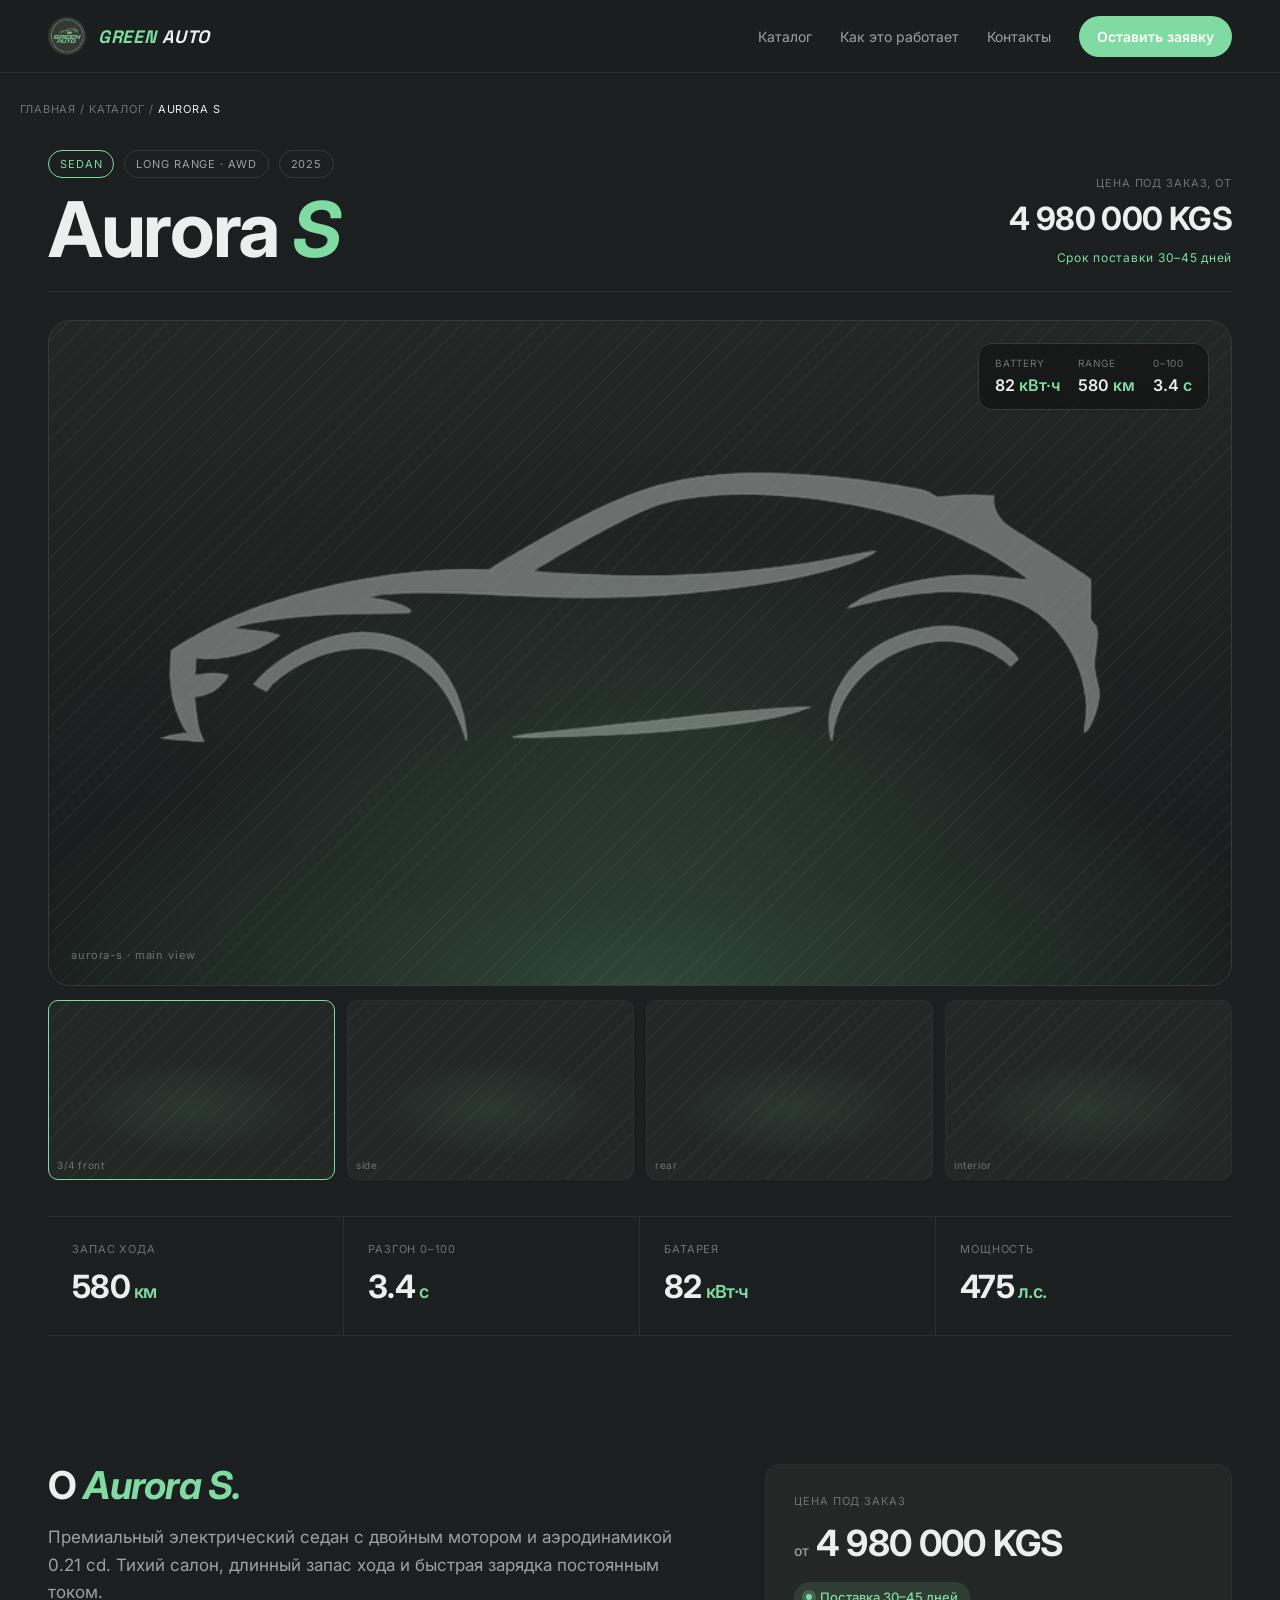
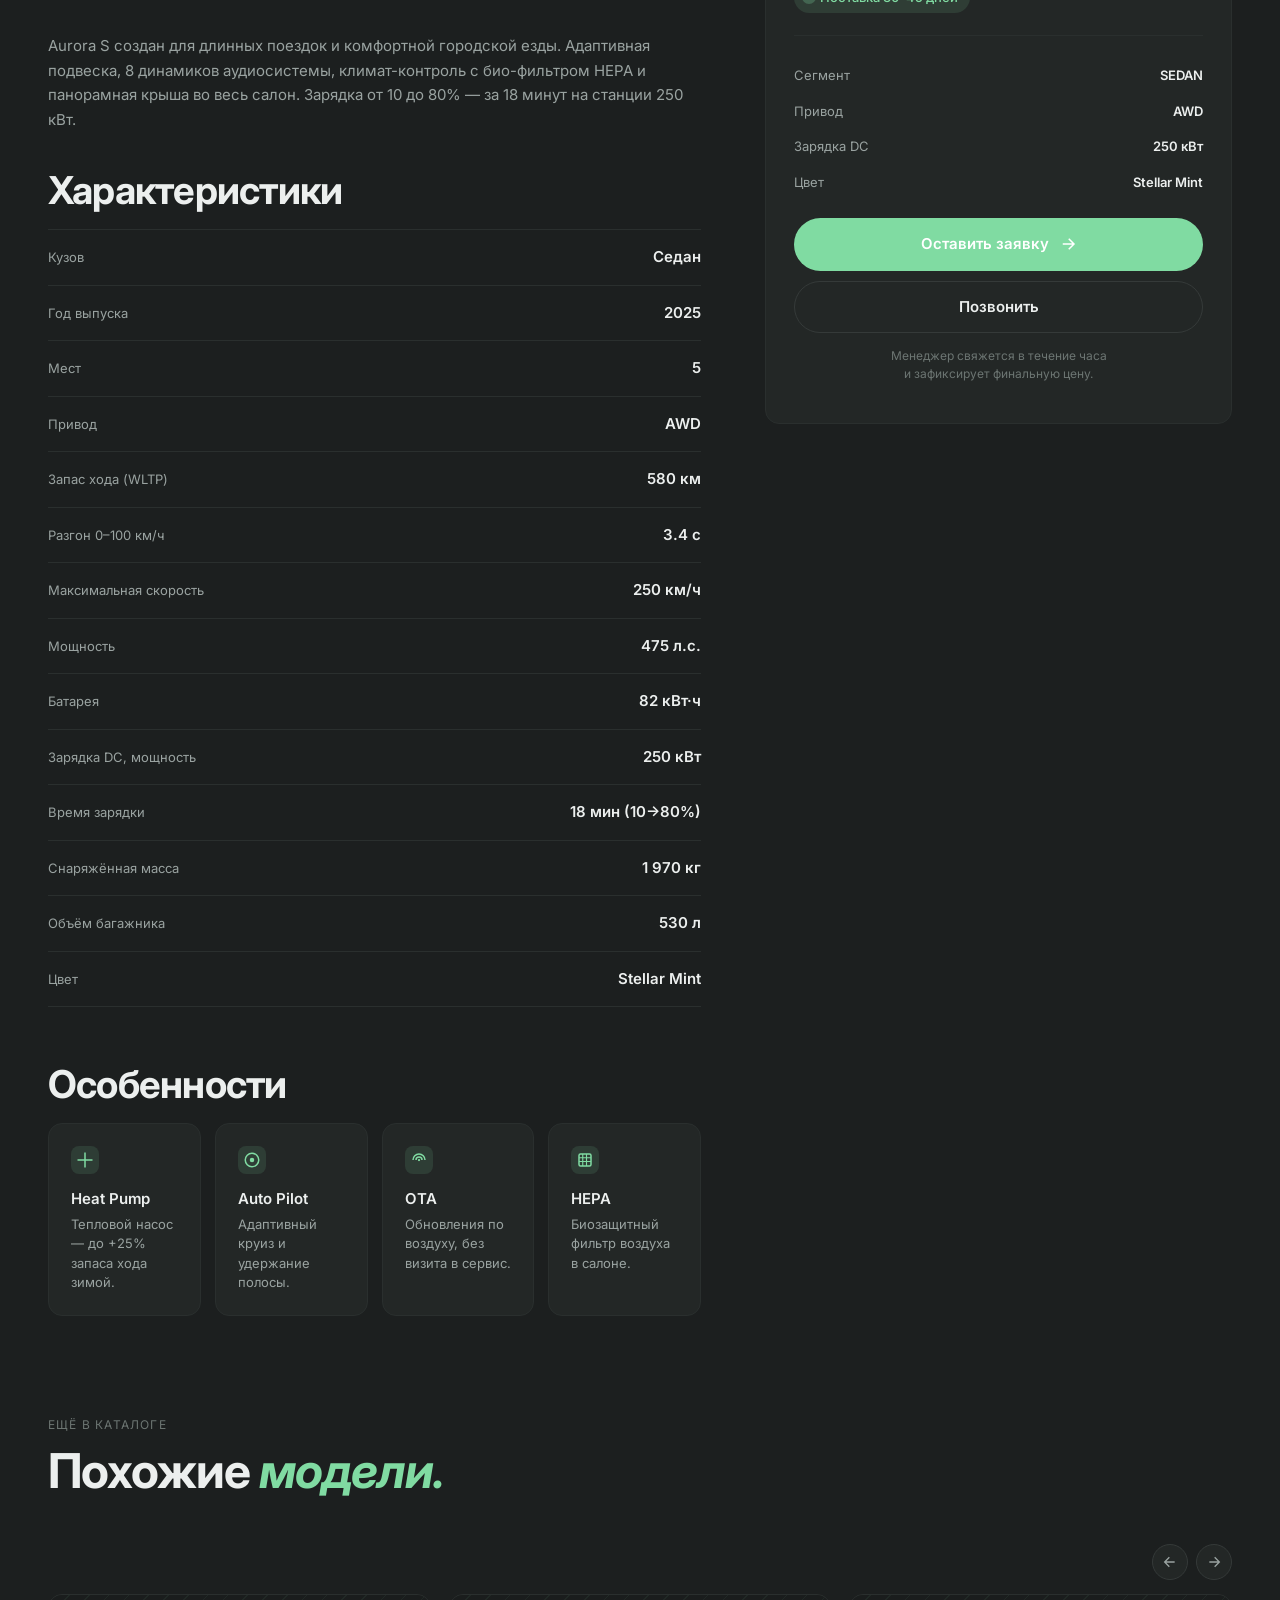
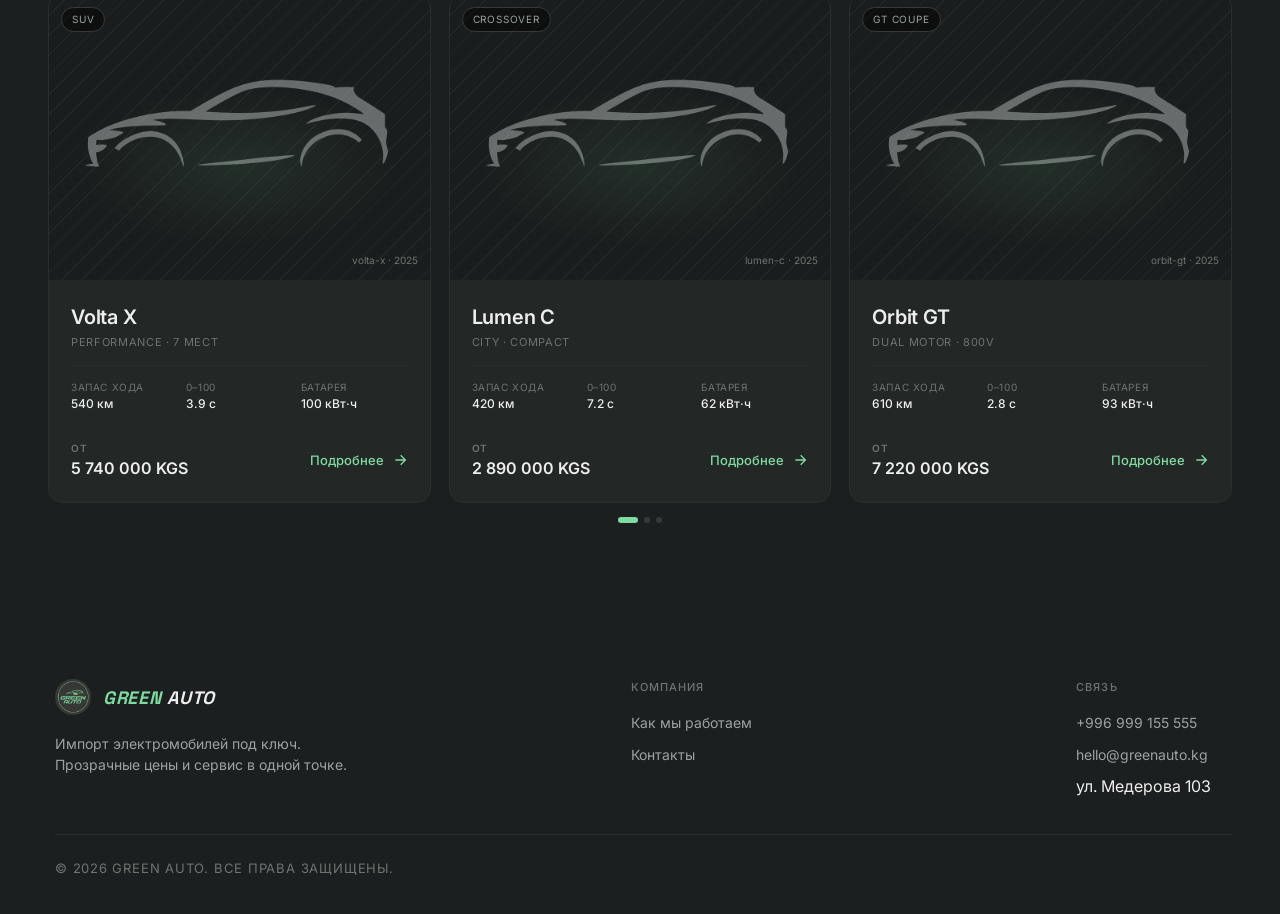
==== aurora-s.html @ da024464 "Add files via upload" ====
<!doctype html>
<html lang="ru">
<head>
<meta charset="utf-8" />
<meta name="viewport" content="width=device-width, initial-scale=1" />
<title>Aurora S — Green Auto</title>
<link rel="preconnect" href="https://fonts.googleapis.com" />
<link rel="preconnect" href="https://fonts.gstatic.com" crossorigin />
<link href="https://fonts.googleapis.com/css2?family=Inter:wght@400;500;600;700;800&family=Space+Grotesk:wght@700&display=swap" rel="stylesheet" />
<link rel="stylesheet" href="styles.css?v=2" />
</head>
<body>

<header class="nav">
  <div class="container nav-inner">
    <a href="index.html" class="brand">
      <img src="/imgs/logo.png" alt="Green Auto" style="width:38px;height:38px;border-radius:50%;object-fit:cover;" />
      <span class="brand-name"><span>GREEN</span> AUTO</span>
    </a>
    <nav class="nav-links">
      <a href="index.html#cars">Каталог</a>
      <a href="index.html#how">Как это работает</a>
      <a href="index.html#contact">Контакты</a>
      <a href="index.html#contact" class="nav-cta">Оставить заявку</a>
    </nav>
  </div>
</header>

<div class="container crumb">
  <a href="index.html">Главная</a>
  <span class="sep">/</span>
  <a href="index.html#cars">Каталог</a>
  <span class="sep">/</span>
  <span style="color:var(--text);">Aurora S</span>
</div>

<section class="car-hero">
  <div class="container">

    <div class="car-hero-head">
      <div>
        <div class="meta">
          <span class="chip green">SEDAN</span>
          <span class="chip">LONG RANGE · AWD</span>
          <span class="chip">2025</span>
        </div>
        <h1>Aurora <span class="accent">S</span></h1>
      </div>
      <div class="price-block">
        <div class="lbl">Цена под заказ, от</div>
        <div class="val">4 980 000 KGS</div>
        <div class="term">Срок поставки 30–45 дней</div>
      </div>
    </div>

    <div class="car-stage" id="mainStage">
      <div class="placeholder-stripes" style="position:absolute;inset:0;"></div>
      <img src="/imgs/car_bg.png" alt="Автомобиль" style="position:absolute;inset:0;width:100%;height:100%;object-fit:cover;mix-blend-mode:luminosity;opacity:0.55;" />
      <div class="stage-meter">
        <div class="item">
          <div class="k">Battery</div>
          <div class="v">82 <span>кВт·ч</span></div>
        </div>
        <div class="item">
          <div class="k">Range</div>
          <div class="v">580 <span>км</span></div>
        </div>
        <div class="item">
          <div class="k">0–100</div>
          <div class="v">3.4 <span>с</span></div>
        </div>
      </div>
      <div class="label" id="stageLabel">aurora-s · main view</div>
    </div>

    <div class="thumb-row">
      <button class="detail-thumb active" data-view="3/4 front">
        <div class="placeholder-stripes"></div>
        <span class="lbl">3/4 front</span>
      </button>
      <button class="detail-thumb" data-view="side">
        <div class="placeholder-stripes"></div>
        <span class="lbl">side</span>
      </button>
      <button class="detail-thumb" data-view="rear">
        <div class="placeholder-stripes"></div>
        <span class="lbl">rear</span>
      </button>
      <button class="detail-thumb" data-view="interior">
        <div class="placeholder-stripes"></div>
        <span class="lbl">interior</span>
      </button>
    </div>

    <div class="key-stats">
      <div class="cell">
        <div class="k">Запас хода</div>
        <div class="v">580<span>км</span></div>
      </div>
      <div class="cell">
        <div class="k">Разгон 0–100</div>
        <div class="v">3.4<span>с</span></div>
      </div>
      <div class="cell">
        <div class="k">Батарея</div>
        <div class="v">82<span>кВт·ч</span></div>
      </div>
      <div class="cell">
        <div class="k">Мощность</div>
        <div class="v">475<span>л.с.</span></div>
      </div>
    </div>

  </div>
</section>

<section class="car-content">
  <div class="container car-content-grid">
    <div>
      <h2>О <span class="accent">Aurora S.</span></h2>
      <p class="lead">Премиальный электрический седан с двойным мотором и аэродинамикой 0.21 cd. Тихий салон, длинный запас хода и быстрая зарядка постоянным током.</p>
      <p style="color:var(--text-muted);font-size:15px;line-height:1.65;margin:0 0 36px;">Aurora S создан для длинных поездок и комфортной городской езды. Адаптивная подвеска, 8 динамиков аудиосистемы, климат-контроль с био-фильтром HEPA и панорамная крыша во весь салон. Зарядка от 10 до 80% — за 18 минут на станции 250 кВт.</p>

      <h2 style="margin-top:8px;">Характеристики</h2>
      <div class="specs-long">
        
        <div class="row">
          <span class="k">Кузов</span>
          <span class="v">Седан</span>
        </div>
        <div class="row">
          <span class="k">Год выпуска</span>
          <span class="v">2025</span>
        </div>
        <div class="row">
          <span class="k">Мест</span>
          <span class="v">5</span>
        </div>
        <div class="row">
          <span class="k">Привод</span>
          <span class="v">AWD</span>
        </div>
        <div class="row">
          <span class="k">Запас хода (WLTP)</span>
          <span class="v">580 км</span>
        </div>
        <div class="row">
          <span class="k">Разгон 0–100 км/ч</span>
          <span class="v">3.4 с</span>
        </div>
        <div class="row">
          <span class="k">Максимальная скорость</span>
          <span class="v">250 км/ч</span>
        </div>
        <div class="row">
          <span class="k">Мощность</span>
          <span class="v">475 л.с.</span>
        </div>
        <div class="row">
          <span class="k">Батарея</span>
          <span class="v">82 кВт·ч</span>
        </div>
        <div class="row">
          <span class="k">Зарядка DC, мощность</span>
          <span class="v">250 кВт</span>
        </div>
        <div class="row">
          <span class="k">Время зарядки</span>
          <span class="v">18 мин (10→80%)</span>
        </div>
        <div class="row">
          <span class="k">Снаряжённая масса</span>
          <span class="v">1 970 кг</span>
        </div>
        <div class="row">
          <span class="k">Объём багажника</span>
          <span class="v">530 л</span>
        </div>
        <div class="row">
          <span class="k">Цвет</span>
          <span class="v">Stellar Mint</span>
        </div>
      </div>

      <h2 style="margin-top:56px;">Особенности</h2>
      <div class="detail-features" style="margin-top:18px;">
        
        <div class="feature">
          <div class="ico">
            <svg width="18" height="18" viewBox="0 0 24 24" fill="none"><path d="M12 2v20M2 12h20" stroke="currentColor" stroke-width="2"/></svg>
          </div>
          <h4>Heat Pump</h4>
          <p>Тепловой насос — до +25% запаса хода зимой.</p>
        </div>
        <div class="feature">
          <div class="ico">
            <svg width="18" height="18" viewBox="0 0 24 24" fill="none"><circle cx="12" cy="12" r="9" stroke="currentColor" stroke-width="2" fill="none"/><circle cx="12" cy="12" r="3" fill="currentColor"/></svg>
          </div>
          <h4>Auto Pilot</h4>
          <p>Адаптивный круиз и удержание полосы.</p>
        </div>
        <div class="feature">
          <div class="ico">
            <svg width="18" height="18" viewBox="0 0 24 24" fill="none"><path d="M4 12a8 8 0 0 1 16 0M8 12a4 4 0 0 1 8 0" stroke="currentColor" stroke-width="2" fill="none"/><circle cx="12" cy="12" r="1.5" fill="currentColor"/></svg>
          </div>
          <h4>OTA</h4>
          <p>Обновления по воздуху, без визита в сервис.</p>
        </div>
        <div class="feature">
          <div class="ico">
            <svg width="18" height="18" viewBox="0 0 24 24" fill="none"><rect x="4" y="4" width="16" height="16" rx="2" stroke="currentColor" stroke-width="2" fill="none"/><path d="M4 9h16M4 14h16M9 4v16M14 4v16" stroke="currentColor" stroke-width="1.5"/></svg>
          </div>
          <h4>HEPA</h4>
          <p>Биозащитный фильтр воздуха в салоне.</p>
        </div>
      </div>
    </div>

    <aside>
      <div class="order-card">
        <div class="lbl">Цена под заказ</div>
        <div class="price"><span class="from">от</span>4 980 000 KGS</div>
        <div class="term"><span class="pulse"></span>Поставка 30–45 дней</div>

        <div class="divider"></div>

        <div class="mini-row"><span class="k">Сегмент</span><span class="v">SEDAN</span></div>
        <div class="mini-row"><span class="k">Привод</span><span class="v">AWD</span></div>
        <div class="mini-row"><span class="k">Зарядка DC</span><span class="v">250 кВт</span></div>
        <div class="mini-row"><span class="k">Цвет</span><span class="v">Stellar Mint</span></div>

        <div class="actions">
          <a href="index.html#contact" class="btn btn-primary">
            Оставить заявку
            <svg class="arrow" viewBox="0 0 24 24" fill="none" stroke="currentColor" stroke-width="2"><path d="M5 12h14M13 5l7 7-7 7"/></svg>
          </a>
          <a href="tel:+996999155555" class="btn btn-ghost">Позвонить</a>
        </div>

        <p class="note">Менеджер свяжется в течение часа<br/>и зафиксирует финальную цену.</p>
      </div>
    </aside>
  </div>
</section>

<section class="related">
  <div class="container">
    <div class="section-head">
      <div>
        <div class="kicker">ещё в каталоге</div>
        <h2>Похожие <span class="accent">модели.</span></h2>
      </div>
    </div>
    <div class="cars-grid">
      
      <a href="volta-x.html" class="car-card">
        <div class="car-media">
          <div class="placeholder-stripes"></div>
          <img src="/imgs/car_bg.png" alt="Автомобиль" style="position:absolute;inset:0;width:100%;height:100%;object-fit:cover;mix-blend-mode:luminosity;opacity:0.55;" />
          <span class="badge">SUV</span>
          <span class="label">volta-x · 2025</span>
        </div>
        <div class="car-body">
          <div class="car-title-row">
            <div>
              <div class="car-title">Volta X</div>
              <div class="car-sub">PERFORMANCE · 7 МЕСТ</div>
            </div>
          </div>
          <div class="car-specs">
            <div><div class="k">Запас хода</div><div class="v">540 км</div></div>
            <div><div class="k">0–100</div><div class="v">3.9 с</div></div>
            <div><div class="k">Батарея</div><div class="v">100 кВт·ч</div></div>
          </div>
          <div class="car-foot">
            <div class="car-price"><span class="from">от</span>5 740 000 KGS</div>
            <span class="car-link">Подробнее
              <svg width="16" height="16" viewBox="0 0 24 24" fill="none" stroke="currentColor" stroke-width="2"><path d="M5 12h14M13 5l7 7-7 7"/></svg>
            </span>
          </div>
        </div>
      </a>
      <a href="lumen-c.html" class="car-card">
        <div class="car-media">
          <div class="placeholder-stripes"></div>
          <img src="/imgs/car_bg.png" alt="Автомобиль" style="position:absolute;inset:0;width:100%;height:100%;object-fit:cover;mix-blend-mode:luminosity;opacity:0.55;" />
          <span class="badge">CROSSOVER</span>
          <span class="label">lumen-c · 2025</span>
        </div>
        <div class="car-body">
          <div class="car-title-row">
            <div>
              <div class="car-title">Lumen C</div>
              <div class="car-sub">CITY · COMPACT</div>
            </div>
          </div>
          <div class="car-specs">
            <div><div class="k">Запас хода</div><div class="v">420 км</div></div>
            <div><div class="k">0–100</div><div class="v">7.2 с</div></div>
            <div><div class="k">Батарея</div><div class="v">62 кВт·ч</div></div>
          </div>
          <div class="car-foot">
            <div class="car-price"><span class="from">от</span>2 890 000 KGS</div>
            <span class="car-link">Подробнее
              <svg width="16" height="16" viewBox="0 0 24 24" fill="none" stroke="currentColor" stroke-width="2"><path d="M5 12h14M13 5l7 7-7 7"/></svg>
            </span>
          </div>
        </div>
      </a>
      <a href="orbit-gt.html" class="car-card">
        <div class="car-media">
          <div class="placeholder-stripes"></div>
          <img src="/imgs/car_bg.png" alt="Автомобиль" style="position:absolute;inset:0;width:100%;height:100%;object-fit:cover;mix-blend-mode:luminosity;opacity:0.55;" />
          <span class="badge">GT COUPE</span>
          <span class="label">orbit-gt · 2025</span>
        </div>
        <div class="car-body">
          <div class="car-title-row">
            <div>
              <div class="car-title">Orbit GT</div>
              <div class="car-sub">DUAL MOTOR · 800V</div>
            </div>
          </div>
          <div class="car-specs">
            <div><div class="k">Запас хода</div><div class="v">610 км</div></div>
            <div><div class="k">0–100</div><div class="v">2.8 с</div></div>
            <div><div class="k">Батарея</div><div class="v">93 кВт·ч</div></div>
          </div>
          <div class="car-foot">
            <div class="car-price"><span class="from">от</span>7 220 000 KGS</div>
            <span class="car-link">Подробнее
              <svg width="16" height="16" viewBox="0 0 24 24" fill="none" stroke="currentColor" stroke-width="2"><path d="M5 12h14M13 5l7 7-7 7"/></svg>
            </span>
          </div>
        </div>
      </a>
    </div>
  </div>
</section>

<footer class="footer">
  <div class="container">
    <div class="footer-grid">
      <div>
        <a href="index.html" class="brand">
          <img src="/imgs/logo.png" alt="Green Auto" style="width:36px;height:36px;border-radius:50%;object-fit:cover;" />
          <span class="brand-name"><span>GREEN</span> AUTO</span>
        </a>
        <p class="footer-tag">Импорт электромобилей под ключ. Прозрачные цены и сервис в одной точке.</p>
      </div>
      <div>
        <h4>Компания</h4>
        <ul>
          <li><a href="index.html#how">Как мы работаем</a></li>
          <li><a href="index.html#contact">Контакты</a></li>
        </ul>
      </div>
      <div>
        <h4>Связь</h4>
        <ul>
          <li><a href="tel:+996999155555">+996 999 155 555</a></li>
          <li><a href="mailto:hello@greenauto.kg">hello@greenauto.kg</a></li>
          <li>ул. Медерова 103</li>
        </ul>
      </div>
    </div>
    <div class="footer-bottom">
      <span>© 2026 GREEN AUTO. ВСЕ ПРАВА ЗАЩИЩЕНЫ.</span>
    </div>
  </div>
</footer>

<script>
  const thumbs = document.querySelectorAll('.detail-thumb');
  const stageLabel = document.getElementById('stageLabel');
  thumbs.forEach(t => {
    t.addEventListener('click', () => {
      thumbs.forEach(x => x.classList.remove('active'));
      t.classList.add('active');
      stageLabel.textContent = 'aurora-s · ' + t.dataset.view;
    });
  });
</script>

<script src="script.js"></script>
</body>
</html>
---- styles.css ----
/* Green Auto — design tokens & base styles */
:root {
  --bg: #1c1f1f;
  --bg-elev: #232726;
  --bg-elev-2: #2b302f;
  --line: #353a39;
  --line-soft: #2a2f2e;
  --text: #ecefee;
  --text-muted: #9aa3a1;
  --text-dim: #6c7572;
  --accent: oklch(0.82 0.12 155);
  /* mint green from logo */
  --accent-strong: oklch(0.74 0.16 152);
  --accent-soft: oklch(0.82 0.12 155 / 0.12);
  --radius: 14px;
  --radius-sm: 8px;
  --maxw: 1240px;
}

* {
  box-sizing: border-box;
}

html,
body {
  margin: 0;
  padding: 0;
}

html {
  scroll-behavior: smooth;
}

body {
  background: var(--bg);
  color: var(--text);
  font-family: "Inter", ui-sans-serif, system-ui, -apple-system, "Helvetica Neue", Arial, sans-serif;
  font-size: 16px;
  line-height: 1.5;
  -webkit-font-smoothing: antialiased;
  text-rendering: optimizeLegibility;
}

img {
  max-width: 100%;
  display: block;
}

a {
  color: inherit;
  text-decoration: none;
}

button {
  font: inherit;
  cursor: pointer;
  border: none;
  background: none;
  color: inherit;
}

.mono {
  font-family: "Inter", ui-sans-serif, system-ui, sans-serif;
  letter-spacing: 0.06em;
}

.container {
  max-width: var(--maxw);
  margin: 0 auto;
  padding: 0 28px;
}

/* ---------- NAV ---------- */
.nav {
  position: sticky;
  top: 0;
  z-index: 50;
  background: color-mix(in oklab, var(--bg) 85%, transparent);
  backdrop-filter: blur(14px);
  -webkit-backdrop-filter: blur(14px);
  border-bottom: 1px solid var(--line-soft);
}

.nav-inner {
  display: flex;
  align-items: center;
  justify-content: space-between;
  height: 72px;
}

.brand {
  display: inline-flex;
  align-items: center;
  gap: 12px;
}

.brand-mark {
  width: 36px;
  height: 36px;
  border-radius: 50%;
  background: #1c1f1f;
  border: 1.5px solid var(--accent);
  display: grid;
  place-items: center;
  position: relative;
}

.brand-mark::after {
  content: "";
  width: 14px;
  height: 8px;
  border-radius: 2px;
  background: linear-gradient(90deg, var(--accent-strong), var(--accent));
}

.brand-name {
  font-family: "Space Grotesk", "Inter", sans-serif;
  font-weight: 700;
  letter-spacing: 0.04em;
  font-style: italic;
  font-size: 18px;
}

.brand-name span {
  color: var(--accent);
}

.nav-links {
  display: flex;
  gap: 28px;
  align-items: center;
}

.nav-links a {
  color: var(--text-muted);
  font-size: 14px;
  transition: color .15s ease;
}

.nav-links a:hover {
  color: var(--text);
}

.nav-cta {
  padding: 10px 18px;
  border-radius: 999px;
  background: var(--accent);
  color: #ffffff;
  font-weight: 600;
  font-size: 14px;
  transition: transform .15s ease, background .15s ease;
}

.nav-cta:hover {
  background: var(--accent-strong);
}

.nav-links a.nav-cta {
  color: #ffffff;
}

/* ---------- BUTTONS ---------- */
.btn {
  display: inline-flex;
  align-items: center;
  gap: 10px;
  padding: 14px 22px;
  border-radius: 999px;
  font-weight: 600;
  font-size: 15px;
  transition: transform .15s ease, background .15s ease, border-color .15s ease;
  border: 1px solid transparent;
}

.btn-primary {
  background: var(--accent);
  color: #ffffff;
}

.btn-primary:hover {
  background: var(--accent-strong);
}

.btn-ghost {
  border-color: var(--line);
  color: var(--text);
}

.btn-ghost:hover {
  border-color: var(--accent);
  color: var(--accent);
}

.btn .arrow {
  width: 18px;
  height: 18px;
  transition: transform .2s ease;
}

.btn:hover .arrow {
  transform: translateX(3px);
}

/* ---------- HERO ---------- */
.hero {
  position: relative;
  padding: 80px 0 100px;
  overflow: hidden;
}

.hero-grid {
  display: grid;
  grid-template-columns: 1.1fr 0.9fr;
  gap: 60px;
  align-items: center;
}

.hero-eyebrow {
  display: inline-flex;
  align-items: center;
  gap: 10px;
  padding: 6px 12px;
  border-radius: 999px;
  border: 1px solid var(--line);
  font-size: 12px;
  letter-spacing: 0.08em;
  color: var(--text-muted);
  text-transform: uppercase;
}

.hero-eyebrow .dot {
  width: 6px;
  height: 6px;
  border-radius: 50%;
  background: var(--accent);
  box-shadow: 0 0 0 4px color-mix(in oklab, var(--accent) 25%, transparent);
}

.hero h1 {
  margin: 22px 0 22px;
  font-size: clamp(44px, 6vw, 76px);
  line-height: 1.02;
  font-weight: 700;
  letter-spacing: -0.02em;
}

.hero h1 .accent {
  font-style: italic;
  color: var(--accent);
}

.hero-sub {
  font-size: 18px;
  color: var(--text-muted);
  max-width: 480px;
  margin-bottom: 36px;
}

.hero-actions {
  display: flex;
  gap: 14px;
  flex-wrap: wrap;
}

.hero-stats {
  margin-top: 56px;
  display: grid;
  grid-template-columns: repeat(3, 1fr);
  gap: 0;
  border-top: 1px solid var(--line-soft);
  padding-top: 28px;
  max-width: 520px;
}

.stat-num {
  font-size: 32px;
  font-weight: 600;
  letter-spacing: -0.02em;
}

.stat-num span {
  color: var(--accent);
}

.stat-label {
  font-size: 12px;
  color: var(--text-dim);
  text-transform: uppercase;
  letter-spacing: 0.08em;
  margin-top: 4px;
}

/* hero visual */
.hero-visual {
  position: relative;
  aspect-ratio: 4 / 5;
  border-radius: 24px;
  background:
    radial-gradient(120% 80% at 100% 0%, color-mix(in oklab, var(--accent) 18%, transparent), transparent 60%),
    linear-gradient(180deg, #262b2a 0%, #1a1d1d 100%);
  border: 1px solid var(--line);
  overflow: hidden;
}

.hero-visual .placeholder-stripes {
  position: absolute;
  inset: 0;
}

.hero-visual .label {
  position: absolute;
  left: 22px;
  bottom: 22px;
  font-family: "Inter", sans-serif;
  font-size: 12px;
  color: var(--text-dim);
  letter-spacing: 0.06em;
}

.hero-visual .meter {
  position: absolute;
  top: 22px;
  left: 22px;
  display: flex;
  align-items: center;
  gap: 10px;
  padding: 10px 14px;
  background: color-mix(in oklab, #000 35%, transparent);
  border: 1px solid var(--line);
  border-radius: 999px;
  font-family: "Inter", sans-serif;
  font-size: 12px;
  color: var(--text);
}

.hero-visual .meter .bar {
  width: 48px;
  height: 6px;
  border-radius: 2px;
  background: var(--line);
  overflow: hidden;
  position: relative;
}

.hero-visual .meter .bar::after {
  content: "";
  position: absolute;
  inset: 0;
  background: linear-gradient(90deg, var(--accent-strong), var(--accent));
  width: 78%;
}

.hero-visual .badge {
  position: absolute;
  right: 22px;
  bottom: 22px;
  width: 96px;
  height: 96px;
  border-radius: 50%;
  border: 1px solid var(--accent);
  display: grid;
  place-items: center;
  font-family: "Inter", sans-serif;
  font-size: 10px;
  color: var(--accent);
  letter-spacing: 0.08em;
  text-align: center;
  background: color-mix(in oklab, #000 30%, transparent);
}

/* placeholder stripes (used in cards too) */
.placeholder-stripes {
  background-image: repeating-linear-gradient(135deg,
      color-mix(in oklab, var(--accent) 6%, transparent) 0 1px,
      transparent 1px 14px);
}

.placeholder-stripes::before {
  content: "";
  position: absolute;
  inset: 0;
  background: radial-gradient(60% 40% at 50% 60%, color-mix(in oklab, var(--accent) 9%, transparent), transparent 70%);
  pointer-events: none;
}

/* ---------- SECTION ---------- */
section {
  padding: 96px 0;
}

.section-head {
  display: flex;
  align-items: end;
  justify-content: space-between;
  gap: 24px;
  margin-bottom: 48px;
}

.section-head h2 {
  margin: 0;
  font-size: clamp(32px, 4vw, 48px);
  font-weight: 700;
  letter-spacing: -0.02em;
  line-height: 1.05;
}

.section-head h2 .accent {
  color: var(--accent);
  font-style: italic;
}

.section-head .kicker {
  font-family: "Inter", sans-serif;
  font-size: 12px;
  color: var(--text-dim);
  text-transform: uppercase;
  letter-spacing: 0.1em;
  margin-bottom: 12px;
}

.section-head .right {
  font-size: 14px;
  color: var(--text-muted);
  max-width: 360px;
  text-align: right;
}

/* ---------- HOW IT WORKS ---------- */
.steps {
  display: grid;
  grid-template-columns: repeat(3, 1fr);
  gap: 18px;
}

.step {
  padding: 28px;
  border-radius: var(--radius);
  border: 1px solid var(--line-soft);
  background: var(--bg-elev);
  position: relative;
  min-height: 200px;
}

.step .num {
  font-family: "Inter", sans-serif;
  font-size: 11px;
  color: var(--accent);
  letter-spacing: 0.1em;
}

.step h3 {
  margin: 14px 0 8px;
  font-size: 22px;
  font-weight: 600;
  letter-spacing: -0.01em;
}

.step p {
  margin: 0;
  color: var(--text-muted);
  font-size: 14px;
}

/* ---------- CARS GRID ---------- */
.cars-grid {
  display: grid;
  grid-template-columns: repeat(4, 1fr);
  gap: 18px;
}

.car-card {
  display: flex;
  flex-direction: column;
  border-radius: var(--radius);
  border: 1px solid var(--line-soft);
  background: var(--bg-elev);
  overflow: hidden;
  transition: transform .25s ease, border-color .25s ease, background .25s ease;
}

.car-card:hover {
  transform: translateY(-4px);
  border-color: var(--accent);
  background: var(--bg-elev-2);
}

.car-media {
  position: relative;
  aspect-ratio: 4 / 3;
  background: #1a1d1d;
  overflow: hidden;
}

.car-media .placeholder-stripes {
  position: absolute;
  inset: 0;
}

.car-media .badge {
  position: absolute;
  top: 12px;
  left: 12px;
  padding: 4px 10px;
  border-radius: 999px;
  background: color-mix(in oklab, #000 50%, transparent);
  border: 1px solid var(--line);
  font-family: "Inter", sans-serif;
  font-size: 10px;
  color: var(--text-muted);
  letter-spacing: 0.08em;
}

.car-media .label {
  position: absolute;
  right: 12px;
  bottom: 12px;
  font-family: "Inter", sans-serif;
  font-size: 10px;
  color: var(--text-dim);
}

.car-body {
  padding: 22px;
  display: flex;
  flex-direction: column;
  gap: 14px;
  flex: 1;
}

.car-title-row {
  display: flex;
  align-items: baseline;
  justify-content: space-between;
  gap: 12px;
}

.car-title {
  font-size: 20px;
  font-weight: 600;
  letter-spacing: -0.01em;
}

.car-sub {
  font-family: "Inter", sans-serif;
  font-size: 11px;
  color: var(--text-dim);
  letter-spacing: 0.06em;
  margin-top: 2px;
}

.car-specs {
  display: grid;
  grid-template-columns: repeat(3, 1fr);
  gap: 4px 8px;
  border-top: 1px solid var(--line-soft);
  padding-top: 14px;
  font-size: 12px;
}

.car-specs .k {
  color: var(--text-dim);
  font-family: "Inter", sans-serif;
  font-size: 10px;
  text-transform: uppercase;
  letter-spacing: 0.06em;
}

.car-specs .v {
  color: var(--text);
  font-weight: 500;
}

.car-foot {
  display: flex;
  align-items: center;
  justify-content: space-between;
  margin-top: auto;
  padding-top: 14px;
}

.car-price {
  font-size: 16px;
  font-weight: 600;
}

.car-price .from {
  font-family: "Inter", sans-serif;
  font-size: 10px;
  color: var(--text-dim);
  letter-spacing: 0.08em;
  text-transform: uppercase;
  display: block;
}

.car-link {
  display: inline-flex;
  align-items: center;
  gap: 8px;
  font-size: 13px;
  color: var(--accent);
  font-weight: 500;
}

.car-link svg {
  transition: transform .2s ease;
}

.car-card:hover .car-link svg {
  transform: translateX(3px);
}

/* ---------- CTA / CONTACT ---------- */
.contact {
  border-top: 1px solid var(--line-soft);
  border-bottom: 1px solid var(--line-soft);
  background: var(--bg-elev);
}

.contact-grid {
  display: grid;
  grid-template-columns: 1fr 1fr;
  gap: 60px;
  align-items: flex-start;
}

.contact h2 {
  font-size: clamp(32px, 4vw, 48px);
  margin: 0 0 16px;
  line-height: 1.05;
  letter-spacing: -0.02em;
}

.contact h2 .accent {
  color: var(--accent);
  font-style: italic;
}

.contact p {
  color: var(--text-muted);
  max-width: 420px;
}

.contact-form {
  display: grid;
  gap: 12px;
}

.contact-form .row {
  display: grid;
  grid-template-columns: 1fr 1fr;
  gap: 12px;
}

.field {
  display: flex;
  flex-direction: column;
  gap: 6px;
}

.field label {
  font-family: "Inter", sans-serif;
  font-size: 10px;
  color: var(--text-dim);
  text-transform: uppercase;
  letter-spacing: 0.08em;
}

.field input,
.field select,
.field textarea {
  background: var(--bg);
  border: 1px solid var(--line);
  color: var(--text);
  padding: 14px 16px;
  border-radius: var(--radius-sm);
  font: inherit;
  font-size: 15px;
  outline: none;
  transition: border-color .15s ease;
}

.field select {
  padding-right: 36px;
  appearance: none;
  -webkit-appearance: none;
  color: var(--text-muted);
  background-image: url("data:image/svg+xml,%3Csvg xmlns='http://www.w3.org/2000/svg' width='18' height='18' viewBox='0 0 24 24' fill='none' stroke='%23888' stroke-width='2'%3E%3Cpath d='M6 9l6 6 6-6'/%3E%3C/svg%3E");
  background-repeat: no-repeat;
  background-position: right 16px center;
}

.field select:focus {
  color: var(--text);
  background-image: url("data:image/svg+xml,%3Csvg xmlns='http://www.w3.org/2000/svg' width='18' height='18' viewBox='0 0 24 24' fill='none' stroke='%23ffffff' stroke-width='2'%3E%3Cpath d='M6 9l6 6 6-6'/%3E%3C/svg%3E");
}

.field input:focus,
.field select:focus,
.field textarea:focus {
  border-color: var(--accent);

}

.field textarea {
  min-height: 170px;
}

.contact-form .submit {
  margin-top: 6px;
  justify-self: start;
}

/* ---------- FOOTER ---------- */
.footer {
  padding: 56px 0 36px;
}

.footer .container {
  padding-left: 35px;
}

.footer-grid {
  display: grid;
  grid-template-columns: 2fr 1.5fr 0.6fr;
  gap: 56px;
  padding-bottom: 36px;
  border-bottom: 1px solid var(--line-soft);
}

.footer h4 {
  font-family: "Inter", sans-serif;
  font-size: 11px;
  color: var(--text-dim);
  text-transform: uppercase;
  letter-spacing: 0.1em;
  margin: 0 0 14px;
  font-weight: 500;
}

.footer ul {
  list-style: none;
  padding: 0;
  margin: 0;
  display: grid;
  gap: 8px;
}

.footer ul a {
  color: var(--text-muted);
  font-size: 14px;
}

.footer ul a:hover {
  color: var(--accent);
}

.footer-tag {
  color: var(--text-muted);
  font-size: 14px;
  max-width: 320px;
  margin-top: 12px;
}

.footer-bottom {
  display: flex;
  justify-content: space-between;
  align-items: center;
  padding-top: 24px;
  font-family: "Inter", sans-serif;
  font-size: 13px;
  color: var(--text-dim);
  letter-spacing: 0.06em;
}

/* ---------- CAR DETAIL PAGE (v2) ---------- */
.crumb {
  font-family: "Inter", sans-serif;
  font-size: 11px;
  color: var(--text-dim);
  letter-spacing: 0.08em;
  text-transform: uppercase;
  padding: 28px 0 0;
}

/* Big hero stage for the car page */
.car-hero {
  padding: 32px 0 48px;
}

.car-hero-head {
  display: flex;
  justify-content: space-between;
  align-items: flex-end;
  gap: 24px;
  padding-bottom: 24px;
  border-bottom: 1px solid var(--line-soft);
  margin-bottom: 28px;
}

.car-hero-head .meta {
  display: flex;
  gap: 10px;
  flex-wrap: wrap;
  margin-bottom: 14px;
}

.car-hero-head .chip {
  display: inline-flex;
  align-items: center;
  gap: 6px;
  padding: 5px 11px;
  border-radius: 999px;
  border: 1px solid var(--line);
  font-size: 11px;
  letter-spacing: 0.08em;
  text-transform: uppercase;
  color: var(--text-muted);
}

.car-hero-head .chip.green {
  border-color: var(--accent);
  color: var(--accent);
}

.car-hero-head h1 {
  margin: 0;
  font-size: clamp(40px, 6vw, 84px);
  line-height: 0.98;
  letter-spacing: -0.03em;
  font-weight: 700;
}

.car-hero-head h1 .accent {
  color: var(--accent);
  font-style: italic;
}

.car-hero-head .price-block {
  text-align: right;
  flex-shrink: 0;
}

.car-hero-head .price-block .lbl {
  font-size: 11px;
  color: var(--text-dim);
  letter-spacing: 0.08em;
  text-transform: uppercase;
}

.car-hero-head .price-block .val {
  font-size: 32px;
  font-weight: 700;
  letter-spacing: -0.02em;
  margin-top: 4px;
}

.car-hero-head .price-block .term {
  margin-top: 6px;
  font-size: 12px;
  color: var(--accent);
  letter-spacing: 0.06em;
}

.car-stage {
  position: relative;
  aspect-ratio: 16 / 9;
  border-radius: 22px;
  background:
    radial-gradient(80% 60% at 50% 100%, color-mix(in oklab, var(--accent) 22%, transparent), transparent 70%),
    linear-gradient(180deg, #232726 0%, #181b1b 100%);
  border: 1px solid var(--line);
  overflow: hidden;
}

.car-stage svg {
  width: 100%;
  height: 100%;
  display: block;
}

.car-stage .label {
  position: absolute;
  left: 22px;
  bottom: 22px;
  font-size: 11px;
  color: var(--text-dim);
  letter-spacing: 0.08em;
}

.car-stage .stage-meter {
  position: absolute;
  top: 22px;
  right: 22px;
  display: flex;
  gap: 18px;
  padding: 12px 16px;
  background: color-mix(in oklab, #000 35%, transparent);
  border: 1px solid var(--line);
  border-radius: 14px;
  backdrop-filter: blur(8px);
}

.car-stage .stage-meter .item .k {
  font-size: 10px;
  color: var(--text-dim);
  letter-spacing: 0.08em;
  text-transform: uppercase;
}

.car-stage .stage-meter .item .v {
  font-size: 16px;
  font-weight: 600;
  color: var(--text);
  margin-top: 2px;
}

.car-stage .stage-meter .item .v span {
  color: var(--accent);
}

.thumb-row {
  display: grid;
  grid-template-columns: repeat(4, 1fr);
  gap: 12px;
  margin-top: 14px;
}

.thumb-row .detail-thumb {
  aspect-ratio: 16/10;
}

/* Key numbers strip */
.key-stats {
  display: grid;
  grid-template-columns: repeat(4, 1fr);
  gap: 0;
  margin-top: 36px;
  border-top: 1px solid var(--line-soft);
  border-bottom: 1px solid var(--line-soft);
}

.key-stats .cell {
  padding: 24px 24px;
  border-right: 1px solid var(--line-soft);
}

.key-stats .cell:last-child {
  border-right: none;
}

.key-stats .cell .k {
  font-size: 11px;
  color: var(--text-dim);
  letter-spacing: 0.08em;
  text-transform: uppercase;
}

.key-stats .cell .v {
  font-size: 32px;
  font-weight: 700;
  letter-spacing: -0.02em;
  margin-top: 6px;
}

.key-stats .cell .v span {
  color: var(--accent);
  font-size: 18px;
  font-weight: 600;
  margin-left: 4px;
}

/* Two-col content section */
.car-content {
  padding: 80px 0 40px;
}

.car-content-grid {
  display: grid;
  grid-template-columns: 1.4fr 1fr;
  gap: 64px;
  align-items: start;
}

.car-content h2 {
  font-size: clamp(28px, 3vw, 40px);
  margin: 0 0 18px;
  letter-spacing: -0.02em;
  line-height: 1.1;
}

.car-content h2 .accent {
  color: var(--accent);
  font-style: italic;
}

.car-content .lead {
  font-size: 17px;
  color: var(--text-muted);
  line-height: 1.6;
  margin: 0 0 28px;
}

/* Detailed specs in long table */
.specs-long {
  border-top: 1px solid var(--line-soft);
}

.specs-long .row {
  display: flex;
  justify-content: space-between;
  align-items: baseline;
  padding: 16px 0;
  border-bottom: 1px solid var(--line-soft);
}

.specs-long .k {
  font-size: 13px;
  color: var(--text-muted);
}

.specs-long .v {
  font-size: 15px;
  font-weight: 600;
  color: var(--text);
  text-align: right;
}

/* Sticky order panel */
.order-card {
  position: sticky;
  top: 96px;
  padding: 28px;
  border-radius: var(--radius);
  background: var(--bg-elev);
  border: 1px solid var(--line-soft);
}

.order-card .lbl {
  font-size: 11px;
  color: var(--text-dim);
  letter-spacing: 0.08em;
  text-transform: uppercase;
}

.order-card .price {
  font-size: 36px;
  font-weight: 700;
  letter-spacing: -0.02em;
  margin-top: 6px;
}

.order-card .price .from {
  font-size: 14px;
  color: var(--text-muted);
  font-weight: 500;
  margin-right: 8px;
}

.order-card .term {
  display: inline-flex;
  align-items: center;
  gap: 8px;
  margin-top: 12px;
  padding: 6px 12px;
  border-radius: 999px;
  background: var(--accent-soft);
  color: var(--accent);
  font-size: 13px;
  font-weight: 500;
}

.order-card .term .pulse {
  width: 6px;
  height: 6px;
  border-radius: 50%;
  background: var(--accent);
  box-shadow: 0 0 0 4px color-mix(in oklab, var(--accent) 25%, transparent);
}

.order-card .divider {
  height: 1px;
  background: var(--line-soft);
  margin: 22px 0;
}

.order-card .mini-row {
  display: flex;
  justify-content: space-between;
  font-size: 13px;
  padding: 8px 0;
}

.order-card .mini-row .k {
  color: var(--text-muted);
}

.order-card .mini-row .v {
  font-weight: 600;
}

.order-card .actions {
  margin-top: 18px;
  display: grid;
  gap: 10px;
}

.order-card .actions .btn {
  width: 100%;
  justify-content: center;
}

.order-card .note {
  margin-top: 14px;
  font-size: 12px;
  color: var(--text-dim);
  text-align: center;
  line-height: 1.5;
}

/* Features (kept) */
.detail-media {
  position: relative;
  aspect-ratio: 4 / 3;
  border-radius: 18px;
  overflow: hidden;
  background: #1a1d1d;
  border: 1px solid var(--line);
}

.detail-media .placeholder-stripes {
  position: absolute;
  inset: 0;
}

.detail-media .label {
  position: absolute;
  left: 18px;
  bottom: 18px;
  font-size: 11px;
  color: var(--text-dim);
}

.detail-thumb {
  position: relative;
  aspect-ratio: 4 / 3;
  border-radius: 10px;
  background: var(--bg-elev);
  border: 1px solid var(--line-soft);
  overflow: hidden;
  cursor: pointer;
  transition: border-color .15s ease;
}

.detail-thumb.active {
  border-color: var(--accent);
}

.detail-thumb .placeholder-stripes {
  position: absolute;
  inset: 0;
}

.detail-thumb .lbl {
  position: absolute;
  left: 8px;
  bottom: 6px;
  font-size: 10px;
  color: var(--text-dim);
  letter-spacing: 0.06em;
}

.detail-features {
  margin-top: 56px;
  display: grid;
  grid-template-columns: repeat(4, 1fr);
  gap: 14px;
}

.feature {
  padding: 22px;
  border-radius: var(--radius);
  background: var(--bg-elev);
  border: 1px solid var(--line-soft);
}

.feature .ico {
  width: 28px;
  height: 28px;
  border-radius: 8px;
  background: var(--accent-soft);
  display: grid;
  place-items: center;
  margin-bottom: 14px;
  color: var(--accent);
}

.feature h4 {
  margin: 0 0 4px;
  font-size: 15px;
  font-family: "Inter", sans-serif;
  text-transform: none;
  letter-spacing: 0;
  color: var(--text);
  font-weight: 600;
}

.feature p {
  margin: 0;
  color: var(--text-muted);
  font-size: 13px;
}

/* ---------- RELATED ---------- */
.related {
  padding: 60px 0 100px;
}

.related .cars-grid {
  grid-template-columns: repeat(3, 1fr);
}

/* ---------- RESPONSIVE ---------- */
@media (max-width: 1080px) {
  .detail-features {
    grid-template-columns: repeat(2, 1fr);
  }

  .car-content-grid {
    grid-template-columns: 1fr;
    gap: 32px;
  }

  .order-card {
    position: static;
  }

  .key-stats {
    grid-template-columns: repeat(2, 1fr);
  }

  .key-stats .cell:nth-child(2) {
    border-right: none;
  }

  .key-stats .cell:nth-child(1),
  .key-stats .cell:nth-child(2) {
    border-bottom: 1px solid var(--line-soft);
  }

  .car-hero-head {
    flex-direction: column;
    align-items: flex-start;
  }

  .car-hero-head .price-block {
    text-align: left;
  }
}

/* ---------- SLIDER ---------- */
.slider-outer {
  position: relative;
}

.slider-viewport {
  overflow: hidden;
  padding: 4px;
  margin: -4px;
}

.slider-track {
  display: flex;
  flex-wrap: nowrap;
  gap: 18px;
  transition: transform .38s cubic-bezier(.4, 0, .2, 1);
  will-change: transform;
}

.slider-track .car-card {
  flex-shrink: 0;
  border-radius: var(--radius);
}

/* dots */
.slider-dots {
  display: flex;
  justify-content: center;
  gap: 6px;
  margin-top: 14px;
}

.slider-dots .dot {
  width: 6px;
  height: 6px;
  border-radius: 3px;
  background: var(--line);
  border: none;
  padding: 0;
  cursor: pointer;
  transition: background .2s, width .2s;
}

.slider-dots .dot.active {
  background: var(--accent);
  width: 20px;
}

/* arrows */
.slider-arrows {
  display: flex;
  justify-content: flex-end;
  gap: 8px;
  margin-bottom: 14px;
}

.slider-btn {
  width: 36px;
  height: 36px;
  border-radius: 50%;
  border: 1px solid var(--line);
  background: var(--bg-elev);
  color: var(--text-muted);
  display: grid;
  place-items: center;
  cursor: pointer;
  transition: border-color .15s, color .15s;
  flex-shrink: 0;
}

.slider-btn:hover {
  border-color: var(--accent);
  color: var(--accent);
}

.slider-btn:disabled {
  opacity: 1;
}

/* не блокируем — зацикливание */
.slider-btn svg {
  width: 16px;
  height: 16px;
}

@media (max-width: 840px) {
  .nav-links a:not(.nav-cta) {
    display: none;
  }

  .hero {
    padding: 40px 0 60px;
  }

  .hero-grid {
    grid-template-columns: 1fr;
    gap: 36px;
  }

  .hero-visual {
    aspect-ratio: 16/10;
  }

  .hero-stats {
    grid-template-columns: repeat(3, 1fr);
    max-width: 100%;
  }

  .hero-stats .stat-num {
    font-size: 24px;
  }

  section {
    padding: 64px 0;
  }

  .steps {
    grid-template-columns: 1fr;
  }

  .section-head {
    flex-direction: column;
    align-items: flex-start;
  }

  .section-head .right {
    text-align: left;
  }

  .contact-grid {
    grid-template-columns: 1fr;
    gap: 32px;
  }

  .footer .container {
    padding-left: 28px;
    padding-right: 28px;
  }

  .footer-grid {
    grid-template-columns: 1fr 1fr;
    gap: 28px;
  }

  .detail-grid {
    grid-template-columns: 1fr;
    gap: 28px;
  }

  .car-stage {
    aspect-ratio: 16/10;
  }

  .car-stage .stage-meter {
    padding: 8px 12px;
    gap: 12px;
    top: 12px;
    right: 12px;
  }

  .car-stage .stage-meter .item .v {
    font-size: 13px;
  }

  .car-stage .stage-meter .item .k {
    font-size: 9px;
  }

  .car-hero-head h1 {
    font-size: clamp(32px, 8vw, 52px);
  }

  .car-hero-head .price-block .val {
    font-size: 24px;
  }

  .car-hero-head .meta {
    gap: 6px;
  }

  .car-hero-head .chip {
    font-size: 10px;
    padding: 4px 9px;
  }

  .order-card .price {
    font-size: 28px;
  }
}

@media (max-width: 640px) {
  .container {
    padding: 0 18px;
  }

  .hero h1 {
    font-size: clamp(34px, 9vw, 50px);
  }

  .hero-sub {
    font-size: 16px;
  }

  .nav-inner {
    height: 60px;
  }

  .brand-name {
    font-size: 15px;
  }

  .car-stage {
    border-radius: 14px;
  }

  .car-stage .stage-meter {
    display: none;
  }

  .key-stats .cell {
    padding: 18px 16px;
  }

  .key-stats .cell .v {
    font-size: 24px;
  }

  .car-content {
    padding: 48px 0 24px;
  }

  .car-content h2 {
    font-size: 26px;
  }

  .related {
    padding: 40px 0 60px;
  }

  .footer {
    padding: 40px 0 28px;
  }

  .footer-bottom {
    font-size: 10px;
    flex-direction: column;
    gap: 8px;
    align-items: flex-start;
  }
}

@media (max-width: 520px) {
  .specs-table {
    grid-template-columns: 1fr;
  }

  .specs-table .row:nth-child(odd) {
    padding-right: 0;
    border-right: none;
  }

  .specs-table .row:nth-child(even) {
    padding-left: 0;
  }

  .detail-features {
    grid-template-columns: 1fr;
  }

  .footer-grid {
    grid-template-columns: 1fr;
    gap: 22px;
  }

  .footer-tag {
    max-width: 100%;
  }

  .contact-form .row {
    grid-template-columns: 1fr;
  }

  .key-stats {
    grid-template-columns: 1fr;
  }

  .key-stats .cell {
    border-right: none;
    border-bottom: 1px solid var(--line-soft);
  }

  .key-stats .cell:last-child {
    border-bottom: none;
  }

  .thumb-row {
    grid-template-columns: repeat(2, 1fr);
  }

  .hero-actions .btn {
    flex: 1;
    justify-content: center;
    padding: 12px 16px;
    font-size: 14px;
  }

  .btn {
    padding: 12px 18px;
    font-size: 14px;
  }

  .nav-cta {
    padding: 8px 14px;
    font-size: 13px;
  }

  .stat-num {
    font-size: 20px !important;
  }

  .hero-stats {
    padding-top: 22px;
    gap: 12px;
  }

  .hero-stats>div:not(:last-child) {
    padding-right: 8px;
  }

  .stat-label {
    font-size: 10px;
  }

  .step {
    padding: 22px;
    min-height: auto;
  }

  .car-card .car-body {
    padding: 18px;
  }

  .car-title {
    font-size: 18px;
  }

  .car-specs {
    grid-template-columns: repeat(3, 1fr);
    gap: 4px;
  }

  .crumb {
    font-size: 10px;
    padding-top: 18px;
  }

  .car-hero {
    padding: 22px 0 32px;
  }

  .car-hero-head {
    gap: 14px;
    padding-bottom: 18px;
    margin-bottom: 20px;
  }

  .car-hero-head h1 {
    font-size: 30px;
  }

  .car-hero-head .price-block .val {
    font-size: 22px;
  }

  .order-card {
    padding: 22px;
  }

  .order-card .price {
    font-size: 24px;
  }

  .specs-long .row {
    padding: 12px 0;
  }

  .specs-long .v {
    font-size: 14px;
  }
}
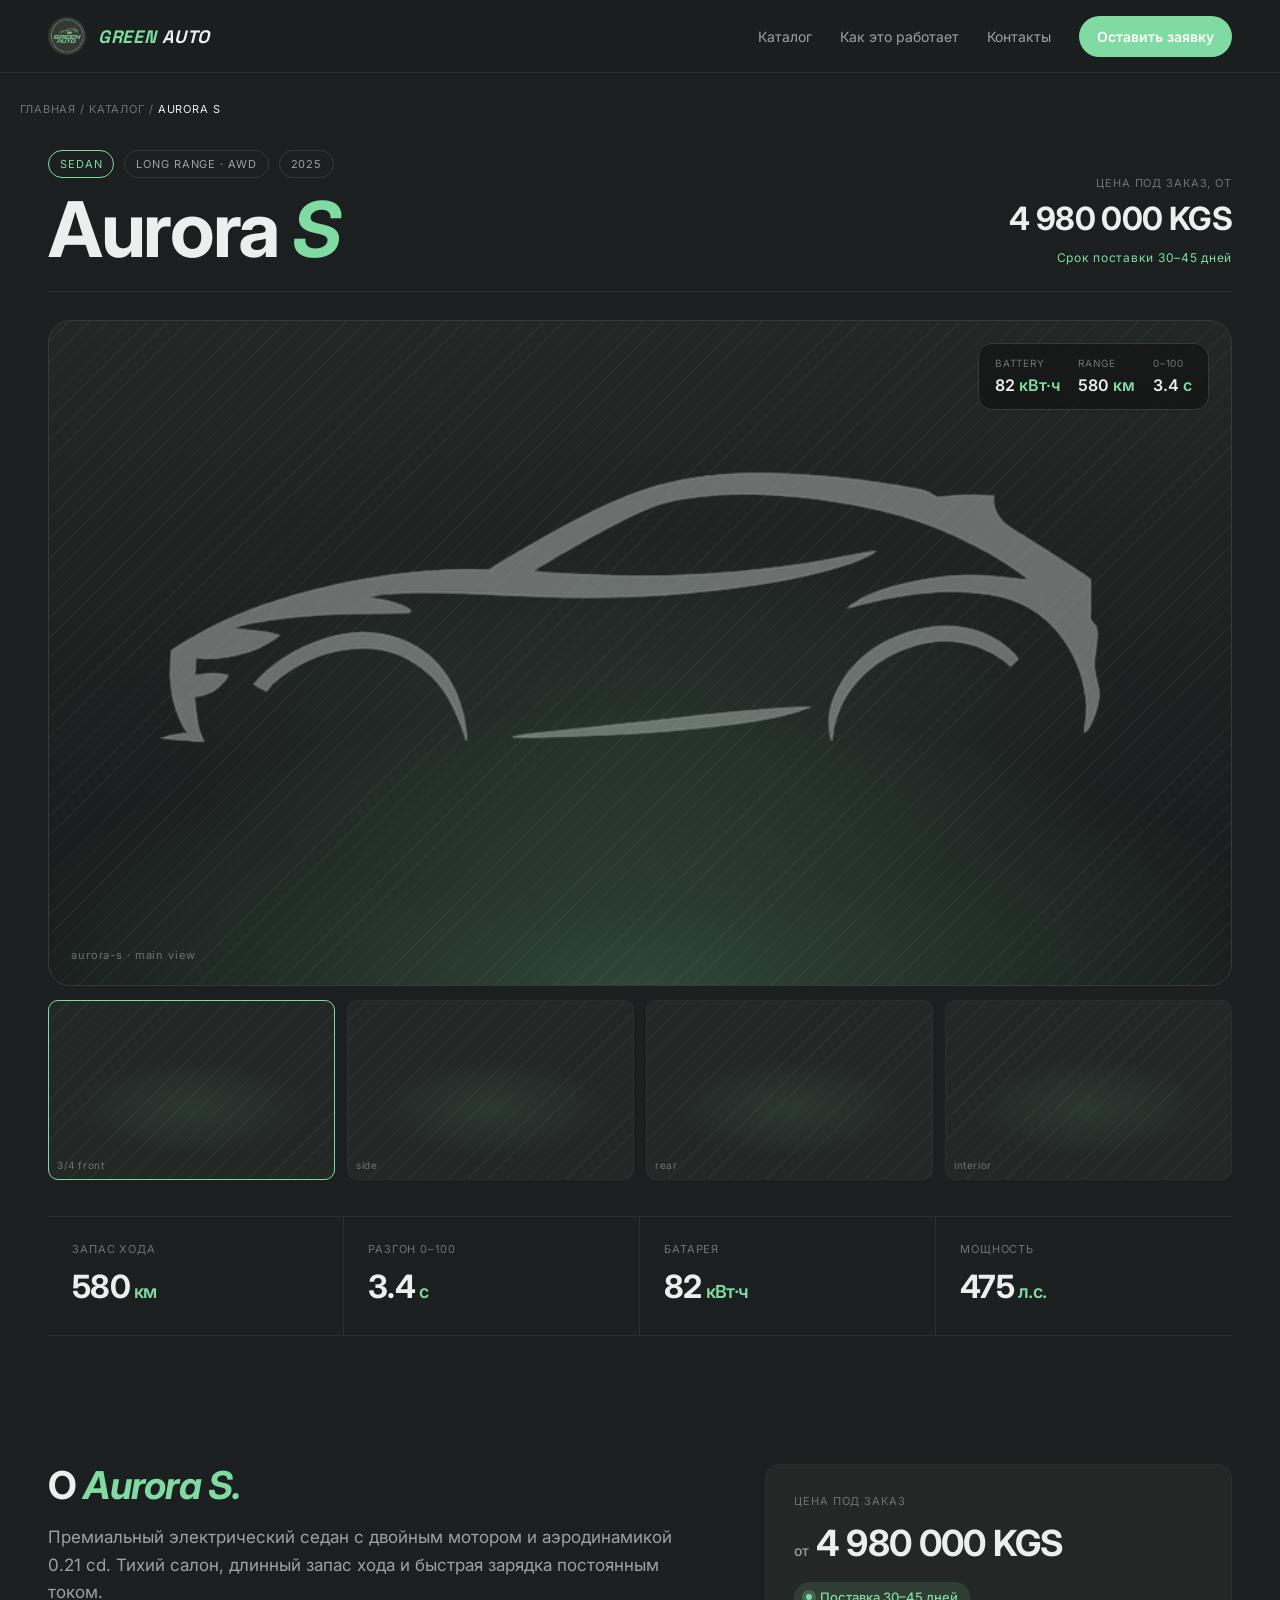
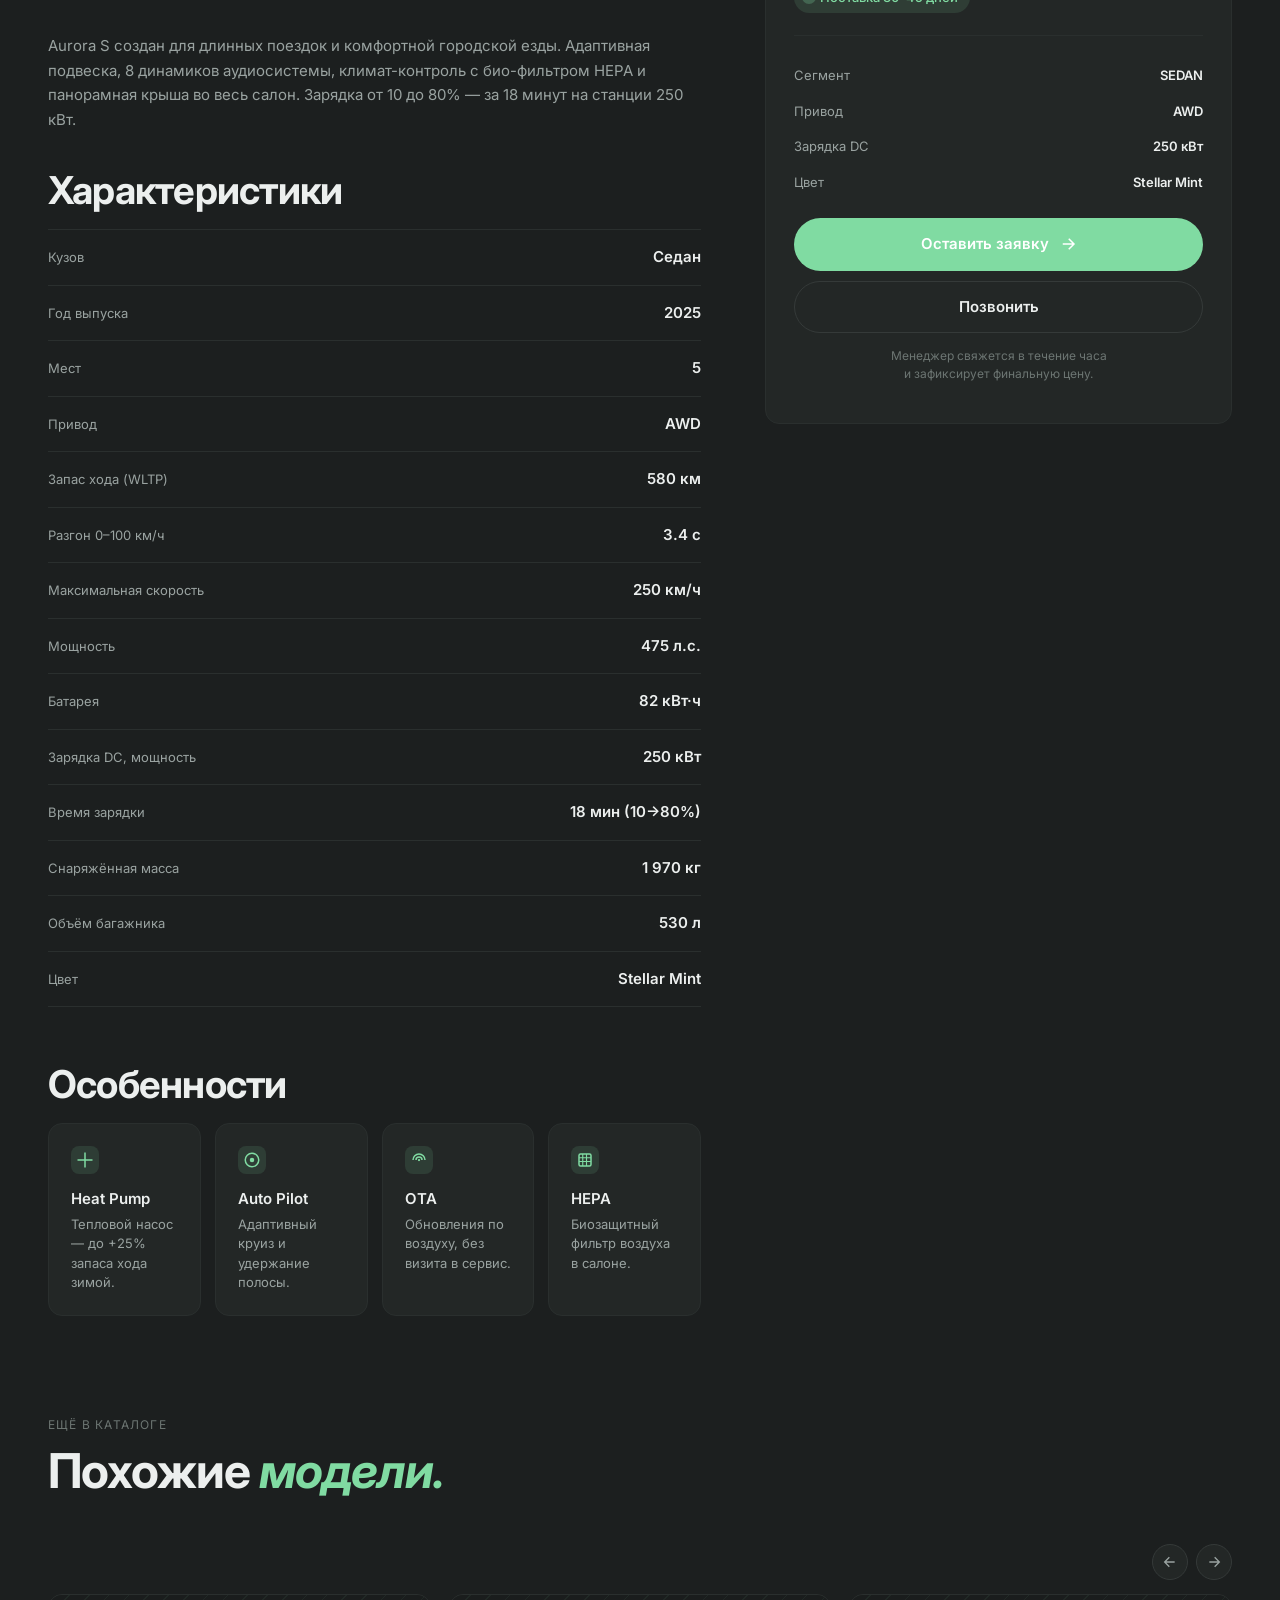
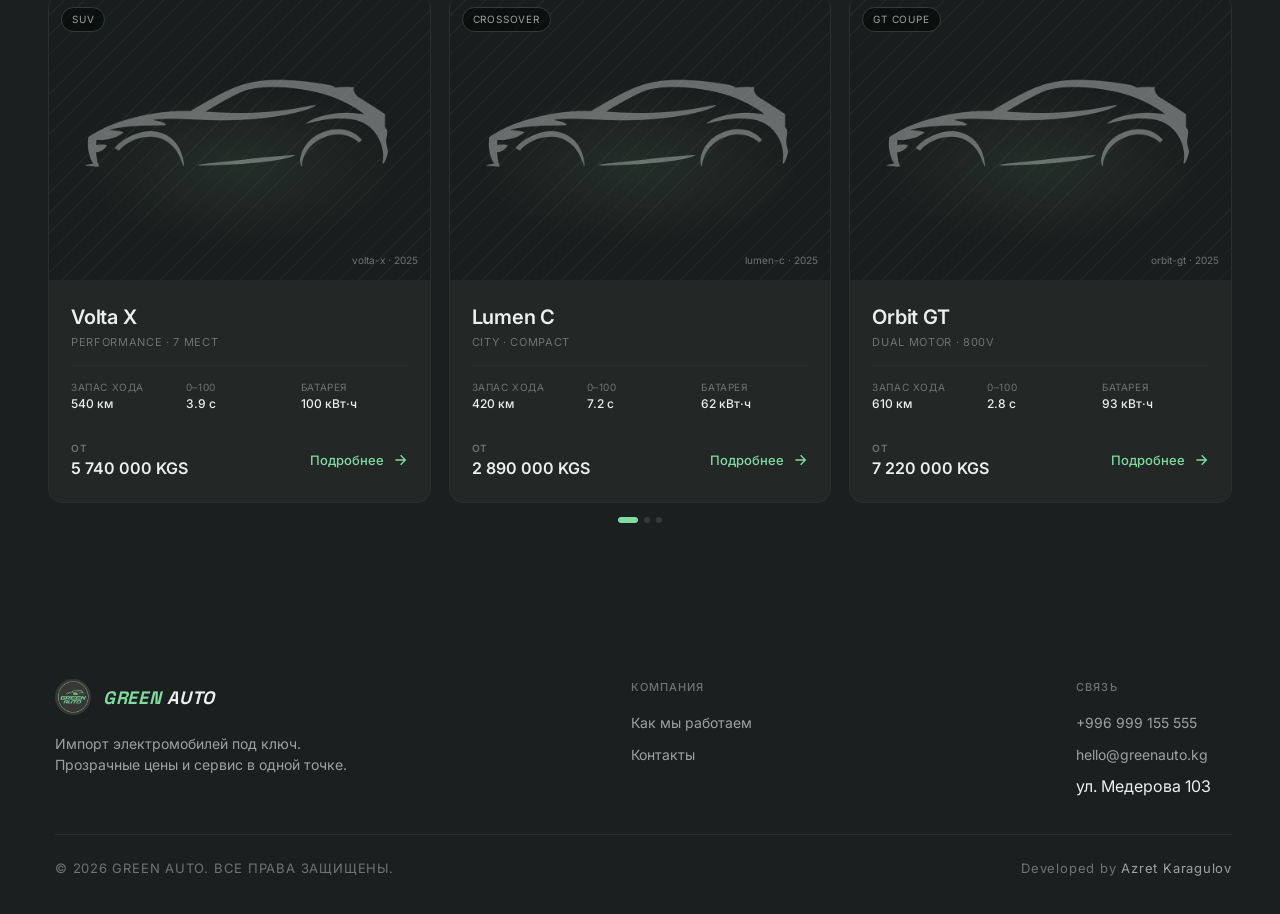
==== commit b174d0b8: "Update aurora-s.html" ====
--- a/aurora-s.html
+++ b/aurora-s.html
@@ -7,7 +7,7 @@
 <link rel="preconnect" href="https://fonts.googleapis.com" />
 <link rel="preconnect" href="https://fonts.gstatic.com" crossorigin />
 <link href="https://fonts.googleapis.com/css2?family=Inter:wght@400;500;600;700;800&family=Space+Grotesk:wght@700&display=swap" rel="stylesheet" />
-<link rel="stylesheet" href="styles.css?v=2" />
+<link rel="stylesheet" href="./styles.css" />
 </head>
 <body>
 
@@ -366,6 +366,7 @@
     </div>
     <div class="footer-bottom">
       <span>© 2026 GREEN AUTO. ВСЕ ПРАВА ЗАЩИЩЕНЫ.</span>
+      <span>Developed by <a href="https://t.me/azret_ka" target="_blank" style="color:var(--text-muted);text-decoration:none;transition:color .15s;" onmouseover="this.style.color='var(--accent)'" onmouseout="this.style.color='var(--text-muted)'">Azret Karagulov</a></span>
     </div>
   </div>
 </footer>
@@ -384,4 +385,4 @@
 
 <script src="script.js"></script>
 </body>
-</html>+</html>
